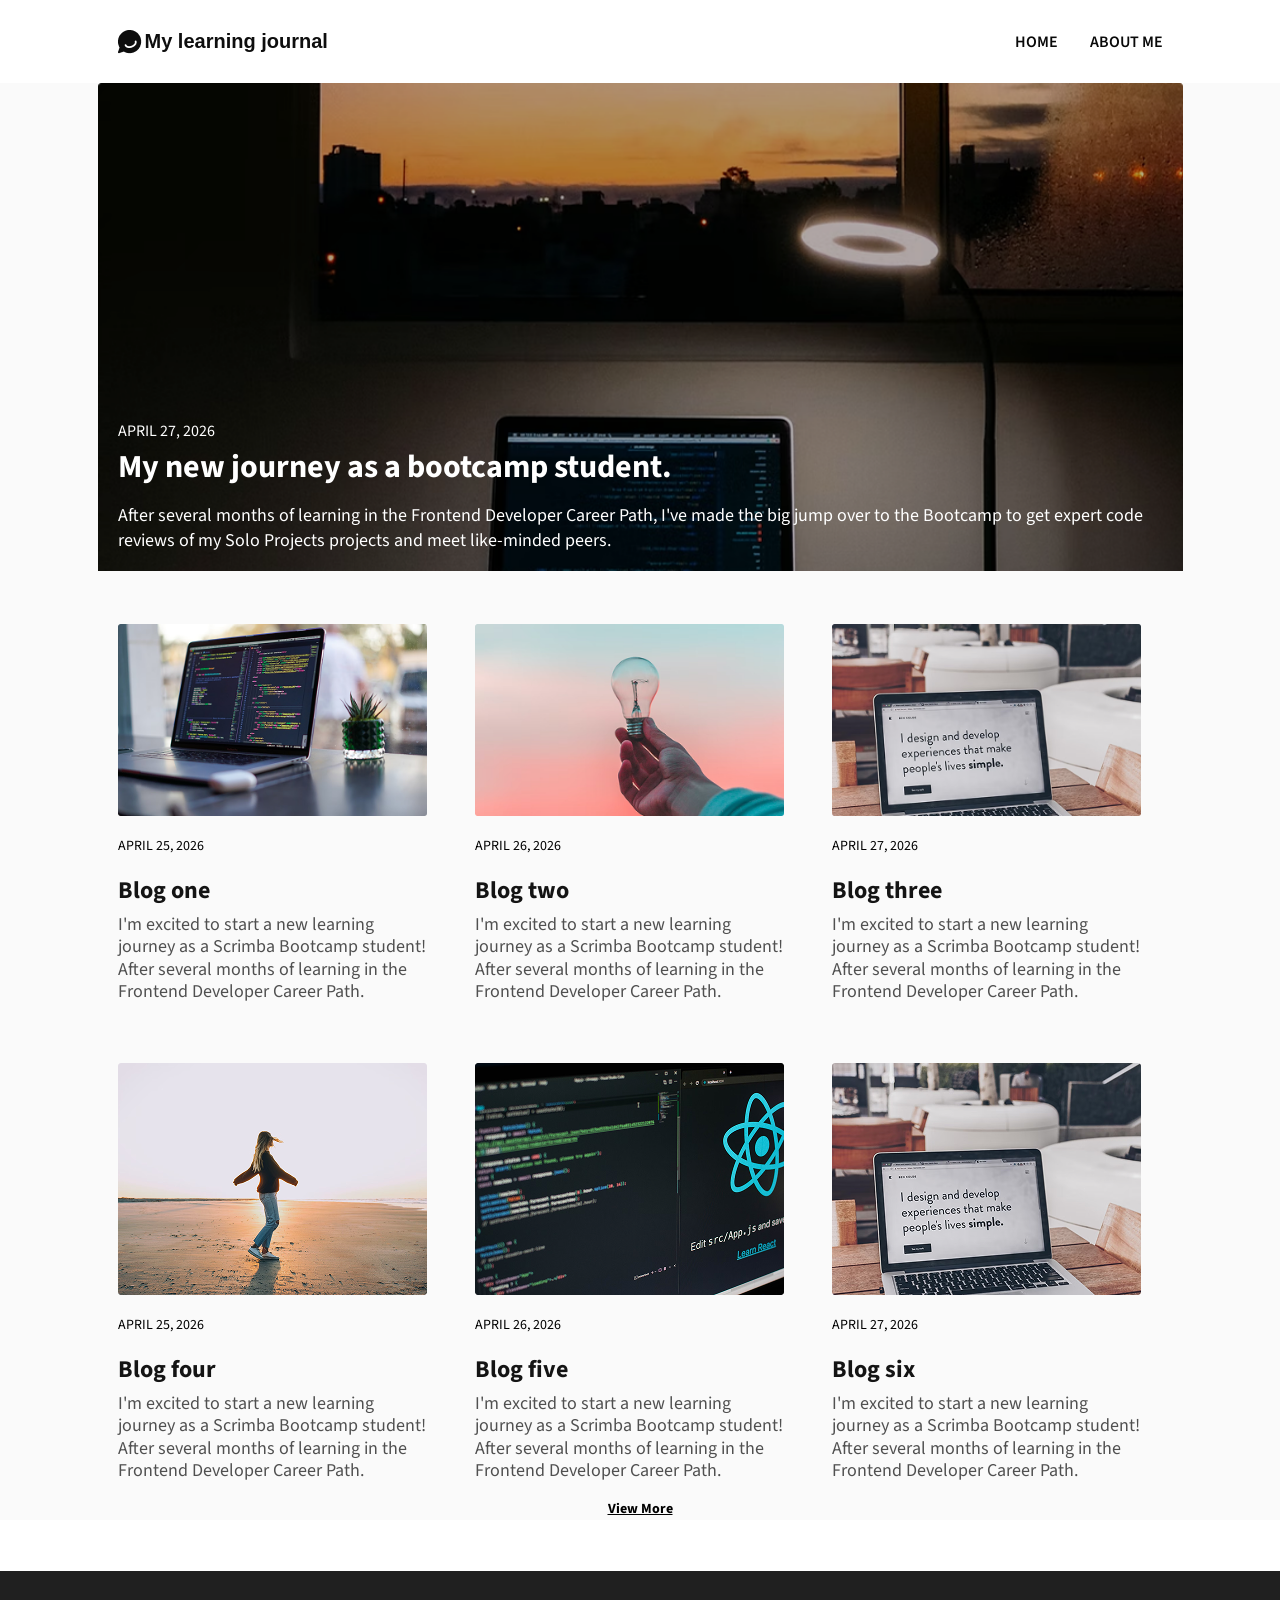
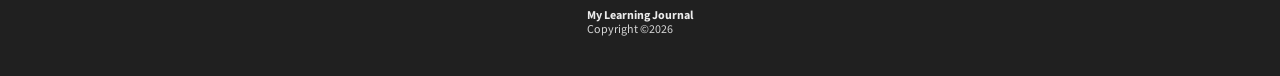
==== index.html @ 336e79bc "Create and Style home page Create the homepage, make responsive for both mobile and desktop." ====
<!doctype html>
<html lang="en">
  <head>
    <meta charset="UTF-8" />
    <meta name="viewport" content="width=device-width, initial-scale=1.0" />
    <title>My Learning Journal - About Me</title>

    <!-- CSS  -->
    <link rel="stylesheet" href="./style.css" />

    <!-- Google Font  -->
    <link rel="preconnect" href="https://fonts.googleapis.com" />
    <link rel="preconnect" href="https://fonts.gstatic.com" crossorigin />
    <link
      href="https://fonts.googleapis.com/css2?family=Source+Sans+3:ital,wght@0,200..900;1,200..900&display=swap"
      rel="stylesheet"
    />
  </head>
  <body>
    <header>
      <div class="main-header">
        <section class="logo-section">
          <img
            src="./images/logo.png"
            alt="My Learning Journal's website logo"
            class="logo-img"
          />
          <div class="logo-text">My learning journal</div>
        </section>
        <nav>
          <ul>
            <li><a href="./index.html">HOME</a></li>
            <li><a href="./about-me.html">ABOUT ME</a></li>
          </ul>
        </nav>
      </div>
    </header>
    <main>
      <a href="./blog-post-one.html" class="featured-link">
        <article class="featured-article">
          <div class="featured-container">
            <time datetime="2026-04-27" class="main-article-time"
              >APRIL 27, 2026</time
            >
            <h1 class="featured-article-title">
              My new journey as a bootcamp student.
            </h1>
            <p class="featured-article-sub">
              After several months of learning in the Frontend Developer Career
              Path, I've made the big jump over to the Bootcamp to get expert
              code reviews of my Solo Projects projects and meet like-minded
              peers.
            </p>
          </div>
        </article>
      </a>
      <div class="main-container">
        <section class="article-home-section">
          <article class="home-article">
            <img
              src="./images/article-image-one.png"
              alt="Laptop with code editor opened sitting on the table"
              class="article-image"
            />
            <time datetime="2025-04-25" class="article-date"
              >APRIL 25, 2026</time
            >
            <h3 class="article-title">Blog one</h3>
            <p class="article-body-preview">
              I'm excited to start a new learning journey as a Scrimba Bootcamp
              student! After several months of learning in the Frontend
              Developer Career Path.
            </p>
          </article>
          <article class="home-article">
            <img
              src="./images/article-image-two.png"
              alt="Holding a light bulb switched with hand view"
              class="article-image"
            />
            <time datetime="2026-04-26" class="article-date"
              >APRIL 26, 2026</time
            >
            <h3 class="article-title">Blog two</h3>
            <p class="article-body-preview">
              I'm excited to start a new learning journey as a Scrimba Bootcamp
              student! After several months of learning in the Frontend
              Developer Career Path.
            </p>
          </article>
          <article class="home-article">
            <img
              src="./images/article-image-three.png"
              alt="a laptop screen with a quote window opened on table"
              class="article-image"
            />

            <time datetime="2026-04-27" class="article-date"
              >APRIL 27, 2026</time
            >
            <h3 class="article-title">Blog three</h3>
            <p class="article-body-preview">
              I'm excited to start a new learning journey as a Scrimba Bootcamp
              student! After several months of learning in the Frontend
              Developer Career Path.
            </p>
          </article>
          <article class="home-article">
            <img
              src="./images/article-image-five.png"
              alt="Laptop with code editor opened sitting on the table"
              class="article-image"
            />
            <time datetime="2025-04-25" class="article-date"
              >APRIL 25, 2026</time
            >
            <h3 class="article-title">Blog four</h3>
            <p class="article-body-preview">
              I'm excited to start a new learning journey as a Scrimba Bootcamp
              student! After several months of learning in the Frontend
              Developer Career Path.
            </p>
          </article>
          <article class="home-article">
            <img
              src="./images/article-image-six.png"
              alt="Holding a light bulb switched with hand view"
              class="article-image"
            />
            <time datetime="2026-04-26" class="article-date"
              >APRIL 26, 2026</time
            >
            <h3 class="article-title">Blog five</h3>
            <p class="article-body-preview">
              I'm excited to start a new learning journey as a Scrimba Bootcamp
              student! After several months of learning in the Frontend
              Developer Career Path.
            </p>
          </article>
          <article class="home-article">
            <img
              src="./images/article-image-seven.png"
              alt="a laptop screen with a quote window opened on table"
              class="article-image"
            />

            <time datetime="2026-04-27" class="article-date"
              >APRIL 27, 2026</time
            >
            <h3 class="article-title">Blog six</h3>
            <p class="article-body-preview">
              I'm excited to start a new learning journey as a Scrimba Bootcamp
              student! After several months of learning in the Frontend
              Developer Career Path.
            </p>
          </article>
        </section>
        <button class="view-more-btn">View More</button>
      </div>
    </main>
    <footer>
      <div class="footer">
        <div class="footer-text">
          <p class="name-foot">My Learning Journal</p>
          <p class="copyright-foot">Copyright &copy;2026</p>
        </div>
      </div>
    </footer>
  </body>
</html>
---- style.css ----
*,
*::before,
*::after {
  box-sizing: border-box;
}

body {
  font-family: "Source Sans 3", sans-serif;
  margin: 0;
  color: #151515;
}

/* TYPOGRAPHY */

header {
  background-color: white;
}

h3 {
  margin: 0;
}

.logo-text {
  font-family: "Roboto", sans-serif;
  font-size: 0.875rem;
  color: #0e0e0e;
  white-space: nowrap;
}

.about-me-title {
  font-size: 2.25rem;
  margin-top: 0.75em;
  margin-bottom: 0.45em;
}

.main-article-title {
  font-size: 2rem;
  margin: 0.5em 0;
}

.logo-text,
.about-me-title,
.name-foot,
.main-article-title,
.featured-article-title {
  font-weight: bold;
  line-height: 1.082;
  letter-spacing: -3%;
}

.article-body {
  margin-bottom: 2.1815em;
}

.recent-posts-title {
  font-size: 1rem;
  color: #000000;
  text-align: center;
}

.no-margin-top {
  margin-top: 0;
}

/* Links */

nav a {
  font-weight: 600;
  font-size: 0.75rem;
  color: #090909;
  text-decoration: none;
}

/* LAYOUT */

.main-header,
.main-container,
.footer {
  width: 100%;
  max-width: 480px;
  margin: 0 auto;
  padding: 0 1.25em;
}

.main-header {
  display: flex;
  justify-content: space-between;
  align-items: center;
  height: 59px;
}

/* Main Header  */

.logo-section {
  display: flex;
  align-items: center;
  gap: 0.1875em;
  flex-shrink: 0;
}

.logo-img {
  max-width: 25px;
  width: 100%;
}

nav ul {
  display: flex;
  gap: 2em;
  list-style-type: none;
  padding: 0;
}

.view-more-btn {
  display: block;
  background-color: transparent;
  font-family: inherit;
  font-size: 0.875rem;
  font-weight: bold;
  border: none;
  text-decoration: underline;
  margin: 0 auto;
  margin-top: 3em;
  margin-bottom: 3.643em;
  cursor: pointer;
}

/* MAIN ARTICLE SECTION  */

.main-article-time {
  display: block;
  padding-top: 2.67em;
  font-size: 0.75rem;
}

.hero-img {
  max-width: 182px;
  width: 100%;
}

.main-article-img {
  max-width: 374px;
  border-radius: 3px;
  width: 100%;
  margin: 2.25em 0;
}

.about-me-hero {
  display: flex;
  flex-direction: column;
  align-items: center;
  padding-top: 1.625em;
  padding-bottom: 3.125em;
}

.featured-article {
  display: flex;
  flex-wrap: wrap;
  background-image: url("./images/article-image-four.png");
  background-size: cover;
  max-width: 480px;
  height: 293px;
  width: 100%;
  color: white;
  padding: 0 1.25em;
  margin: 0 auto;
  margin-bottom: 3.3125em;
}

.featured-container {
  margin-top: auto;
}

.featured-article-title {
  font-size: 2rem;
  margin: 0.25em 0;
}

.featured-link {
  text-decoration: none;
}

/* RECENT POSTS SECTION  */

.article-listing-section {
  display: flex;
  flex-direction: column;
  gap: 1.625em;
  margin-top: 1.75em;
  margin-bottom: 3.5em;
}

.article-image {
  width: 100%;
  max-width: 374px;
  border-radius: 3;
  flex: 0;
}

.article-date {
  display: block;
  font-size: 0.875rem;
  color: #000000;
  margin-top: 1em;
  margin-bottom: 1.56em;
}

.article-title {
  font-size: 1.5rem;
  font-weight: bold;
  line-height: 1.082;
  color: #141414;
  margin: 0.375em 0;
}

.article-body-preview {
  color: #505050;
  line-height: 1.25;
  margin: 0.5625em 0;
}

/* FOOTER SECTION  */

footer {
  background-color: #202020;
  height: 105px;
}

.footer {
  display: flex;
  justify-content: center;
  align-items: center;
  height: 100%;
}

.name-foot {
  font-size: 0.75rem;
  color: #ececec;
  margin: 0;
}

.copyright-foot {
  font-size: 0.75rem;
  line-height: 1.25;
  color: #d7d7d7;
  margin: 0;
}

/* MEDIA QUERIES  */

@media (min-width: 1024px) {
  main {
    background-color: #fafafa;
  }

  p {
    font-size: 1.125rem;
  }

  .main-header,
  .main-container,
  .footer {
    max-width: 1085px;
  }

  .main-header {
    height: 83px;
  }
  .logo-img {
    max-width: 35px;
  }

  .logo-text {
    font-size: 1.25rem;
  }

  nav a {
    font-size: 1rem;
  }

  .main-article-time {
    font-size: 1rem;
  }

  .main-article-title {
    font-size: 2.25rem;
  }

  .about-me-hero {
    flex-direction: row;
    gap: 2.0625em;
    padding-top: 6.9375em;
    padding-bottom: 6.1875em;
  }

  .main-article-img {
    max-width: 979px;
  }

  .article-body-title {
    font-size: 1.25rem;
  }

  .recent-posts-title {
    font-size: 1.5rem;
  }

  .article-listing-section {
    flex-direction: row;
  }

  .featured-article {
    max-width: 1085px;
    height: 488px;
  }

  .article-home-section {
    display: grid;
    grid-template-columns: repeat(3, 1fr);
    gap: 2.875em 1.625em;
  }

  .home-article {
    height: 393px;
    width: 309px;
  }
}
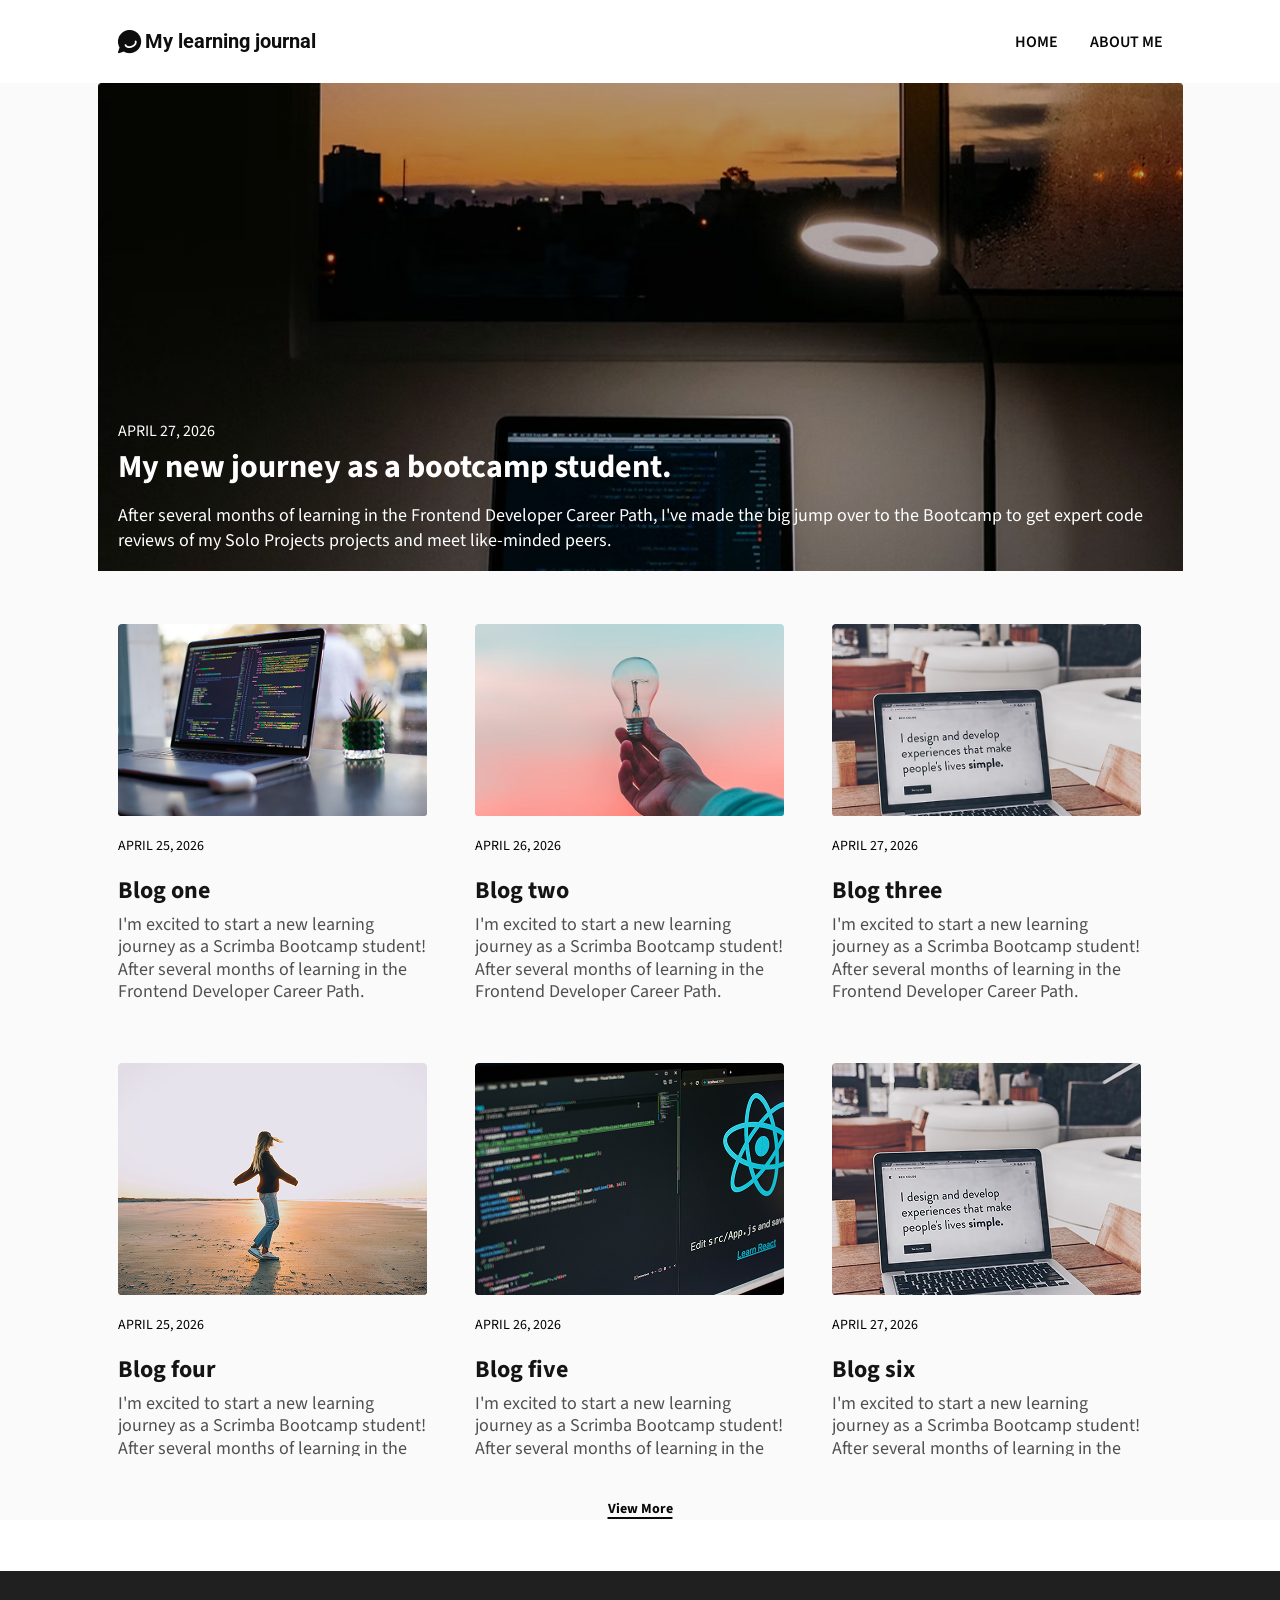
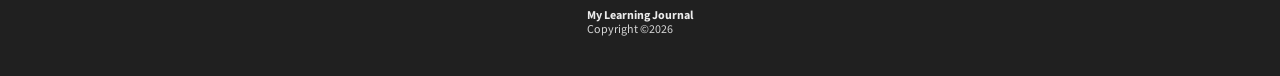
==== commit 54ef4dd6: "Add hover effects on elements" ====
--- a/index.html
+++ b/index.html
@@ -3,7 +3,7 @@
   <head>
     <meta charset="UTF-8" />
     <meta name="viewport" content="width=device-width, initial-scale=1.0" />
-    <title>My Learning Journal - About Me</title>
+    <title>Homepage - My Learning Journal</title>
 
     <!-- CSS  -->
     <link rel="stylesheet" href="./style.css" />
@@ -13,6 +13,12 @@
     <link rel="preconnect" href="https://fonts.gstatic.com" crossorigin />
     <link
       href="https://fonts.googleapis.com/css2?family=Source+Sans+3:ital,wght@0,200..900;1,200..900&display=swap"
+      rel="stylesheet"
+    />
+    <link rel="preconnect" href="https://fonts.googleapis.com" />
+    <link rel="preconnect" href="https://fonts.gstatic.com" crossorigin />
+    <link
+      href="https://fonts.googleapis.com/css2?family=Roboto:ital,wght@0,100..900;1,100..900&display=swap"
       rel="stylesheet"
     />
   </head>
--- a/style.css
+++ b/style.css
@@ -69,45 +69,16 @@
   font-size: 0.75rem;
   color: #090909;
   text-decoration: none;
-}
-
-/* LAYOUT */
-
-.main-header,
-.main-container,
-.footer {
-  width: 100%;
-  max-width: 480px;
-  margin: 0 auto;
-  padding: 0 1.25em;
-}
-
-.main-header {
-  display: flex;
-  justify-content: space-between;
-  align-items: center;
-  height: 59px;
-}
-
-/* Main Header  */
-
-.logo-section {
-  display: flex;
-  align-items: center;
-  gap: 0.1875em;
-  flex-shrink: 0;
-}
-
-.logo-img {
-  max-width: 25px;
-  width: 100%;
-}
-
-nav ul {
-  display: flex;
-  gap: 2em;
-  list-style-type: none;
-  padding: 0;
+  transition:
+    color 0.3s ease,
+    border-bottom 0.3s ease;
+  border-bottom: 2px solid transparent;
+  padding-bottom: 0.25rem;
+}
+
+nav a:hover {
+  color: #505050;
+  border-bottom: 2px solid #090909;
 }
 
 .view-more-btn {
@@ -122,6 +93,60 @@
   margin-top: 3em;
   margin-bottom: 3.643em;
   cursor: pointer;
+  transition:
+    color 0.3s ease,
+    text-decoration-thickness 0.3s ease;
+  color: #090909;
+  text-decoration-thickness: 2px;
+  text-underline-offset: 4px;
+}
+
+.view-more-btn:hover {
+  color: #505050;
+  text-decoration-thickness: 3px;
+}
+
+.view-more-btn:active {
+  transform: scale(0.98);
+}
+
+/* LAYOUT */
+
+.main-header,
+.main-container,
+.footer {
+  width: 100%;
+  max-width: 480px;
+  margin: 0 auto;
+  padding: 0 1.25em;
+}
+
+.main-header {
+  display: flex;
+  justify-content: space-between;
+  align-items: center;
+  height: 59px;
+}
+
+/* Main Header  */
+
+.logo-section {
+  display: flex;
+  align-items: center;
+  gap: 0.1875em;
+  flex-shrink: 0;
+}
+
+.logo-img {
+  max-width: 25px;
+  width: 100%;
+}
+
+nav ul {
+  display: flex;
+  gap: 2em;
+  list-style-type: none;
+  padding: 0;
 }
 
 /* MAIN ARTICLE SECTION  */
@@ -179,7 +204,44 @@
   text-decoration: none;
 }
 
+.article-home-section {
+  display: grid;
+  row-gap: 2.875em;
+}
+.featured-link {
+  text-decoration: none;
+  transition: box-shadow 0.3s ease;
+  display: block;
+  border-radius: 4px;
+  overflow: hidden;
+}
+
+.featured-link:hover {
+  box-shadow: 0 12px 24px rgba(0, 0, 0, 0.15);
+}
+
+.featured-link:hover .featured-article-title {
+  text-decoration: underline;
+}
+
 /* RECENT POSTS SECTION  */
+
+.article {
+  transition:
+    opacity 0.3s ease,
+    transform 0.3s ease;
+  cursor: pointer;
+}
+
+.article:hover {
+  opacity: 0.9;
+  transform: translateY(-4px);
+}
+
+.article:hover .article-title {
+  color: #505050;
+  transition: color 0.3s ease;
+}
 
 .article-listing-section {
   display: flex;
@@ -218,11 +280,42 @@
   margin: 0.5625em 0;
 }
 
+.home-article {
+  height: 393px;
+  width: 309px;
+  transition:
+    transform 0.3s ease,
+    box-shadow 0.3s ease;
+  border-radius: 4px;
+  overflow: hidden;
+}
+
+.home-article:hover {
+  transform: translateY(-8px);
+  box-shadow: 0 8px 16px rgba(0, 0, 0, 0.12);
+}
+
+.article-image {
+  transition:
+    transform 0.3s ease,
+    filter 0.3s ease;
+}
+
+.home-article:hover .article-image {
+  transform: scale(1.05);
+  filter: brightness(0.95);
+}
+
 /* FOOTER SECTION  */
 
 footer {
   background-color: #202020;
   height: 105px;
+  transition: background-color 0.3s ease;
+}
+
+footer:hover {
+  background-color: #1a1a1a;
 }
 
 .footer {
